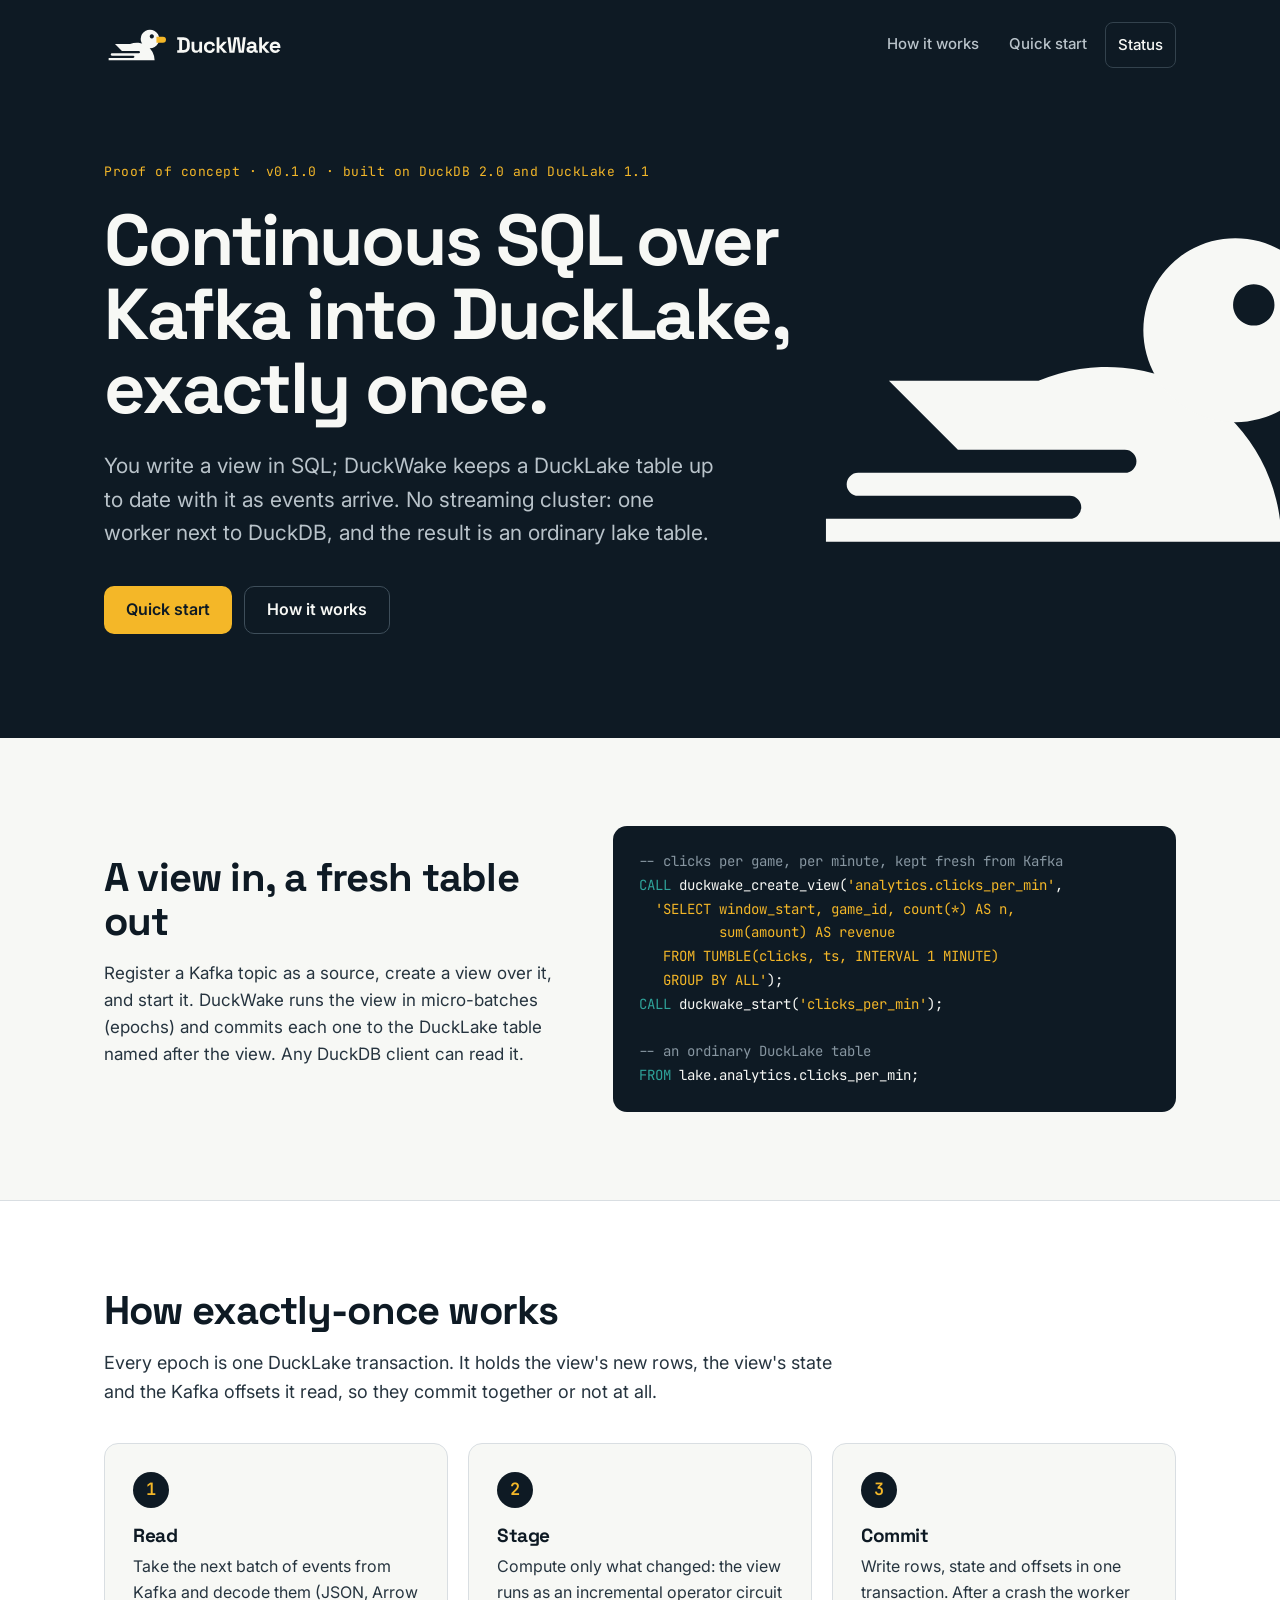
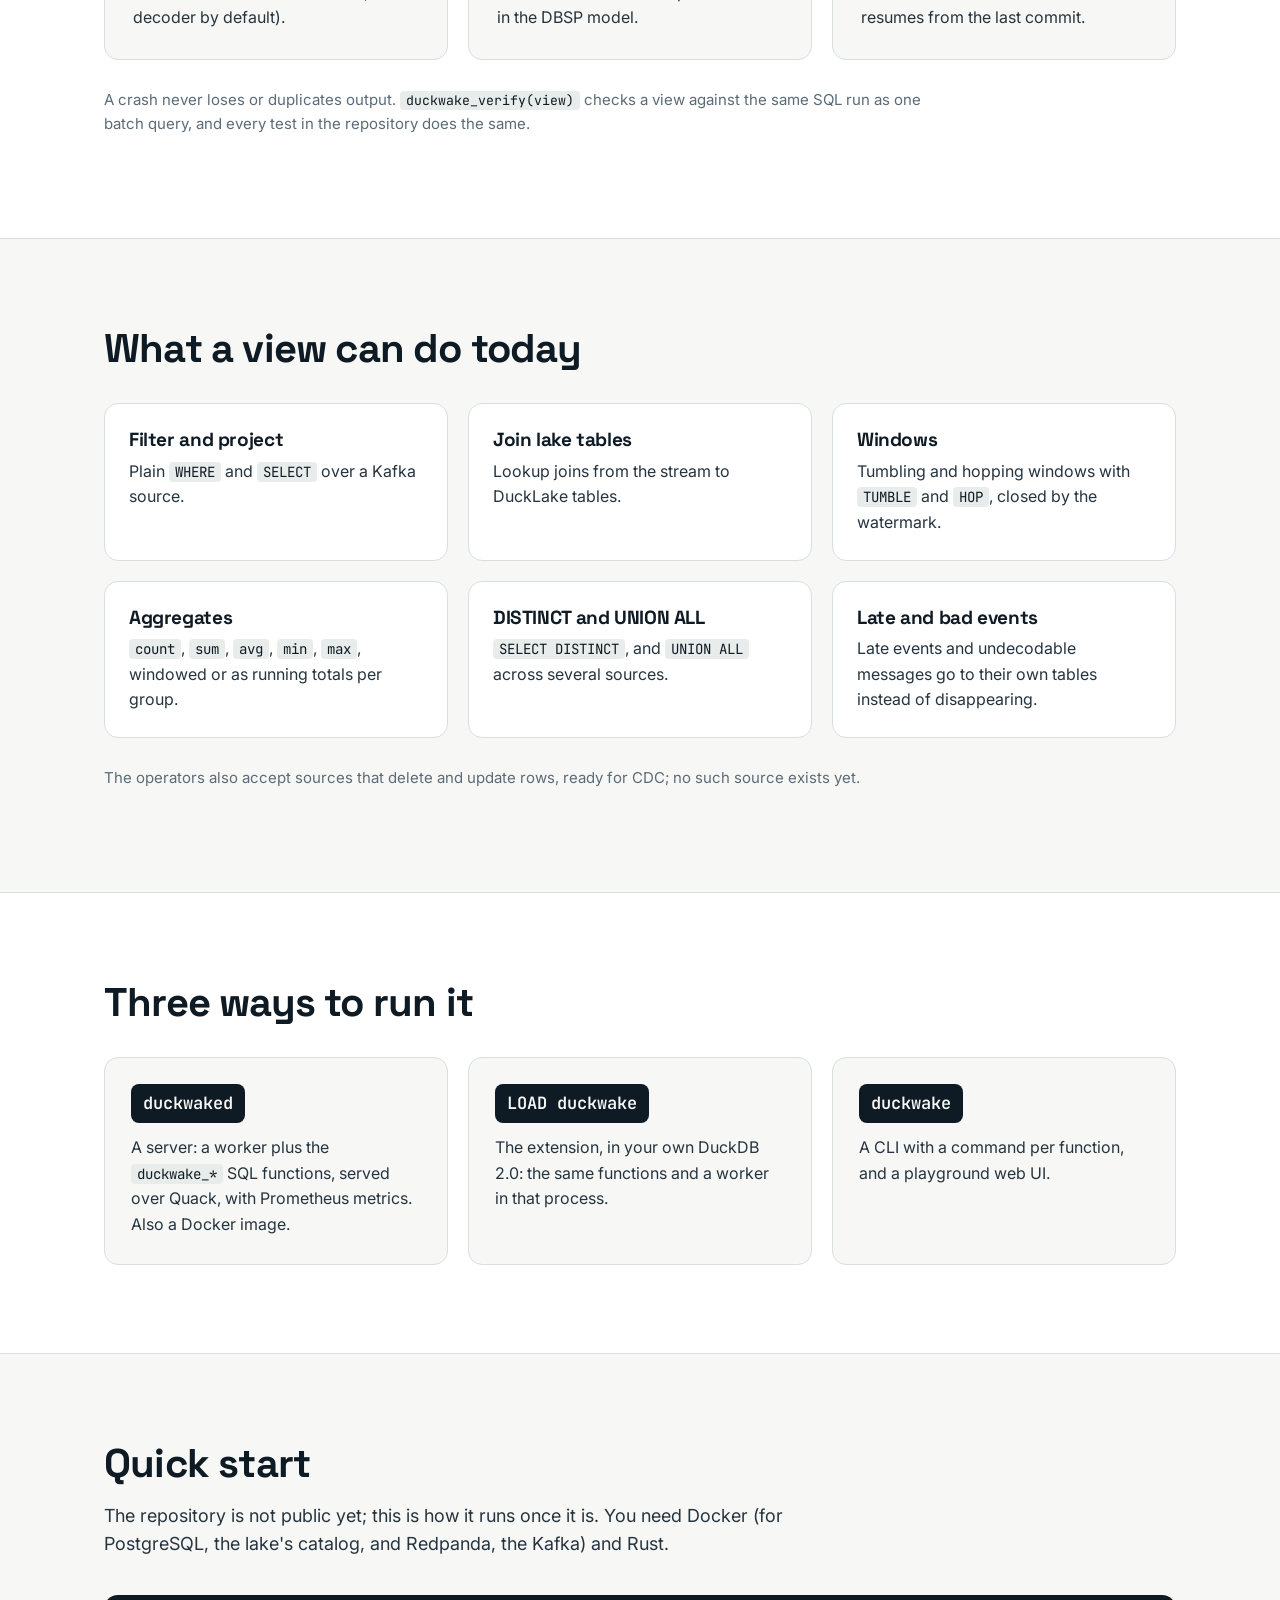
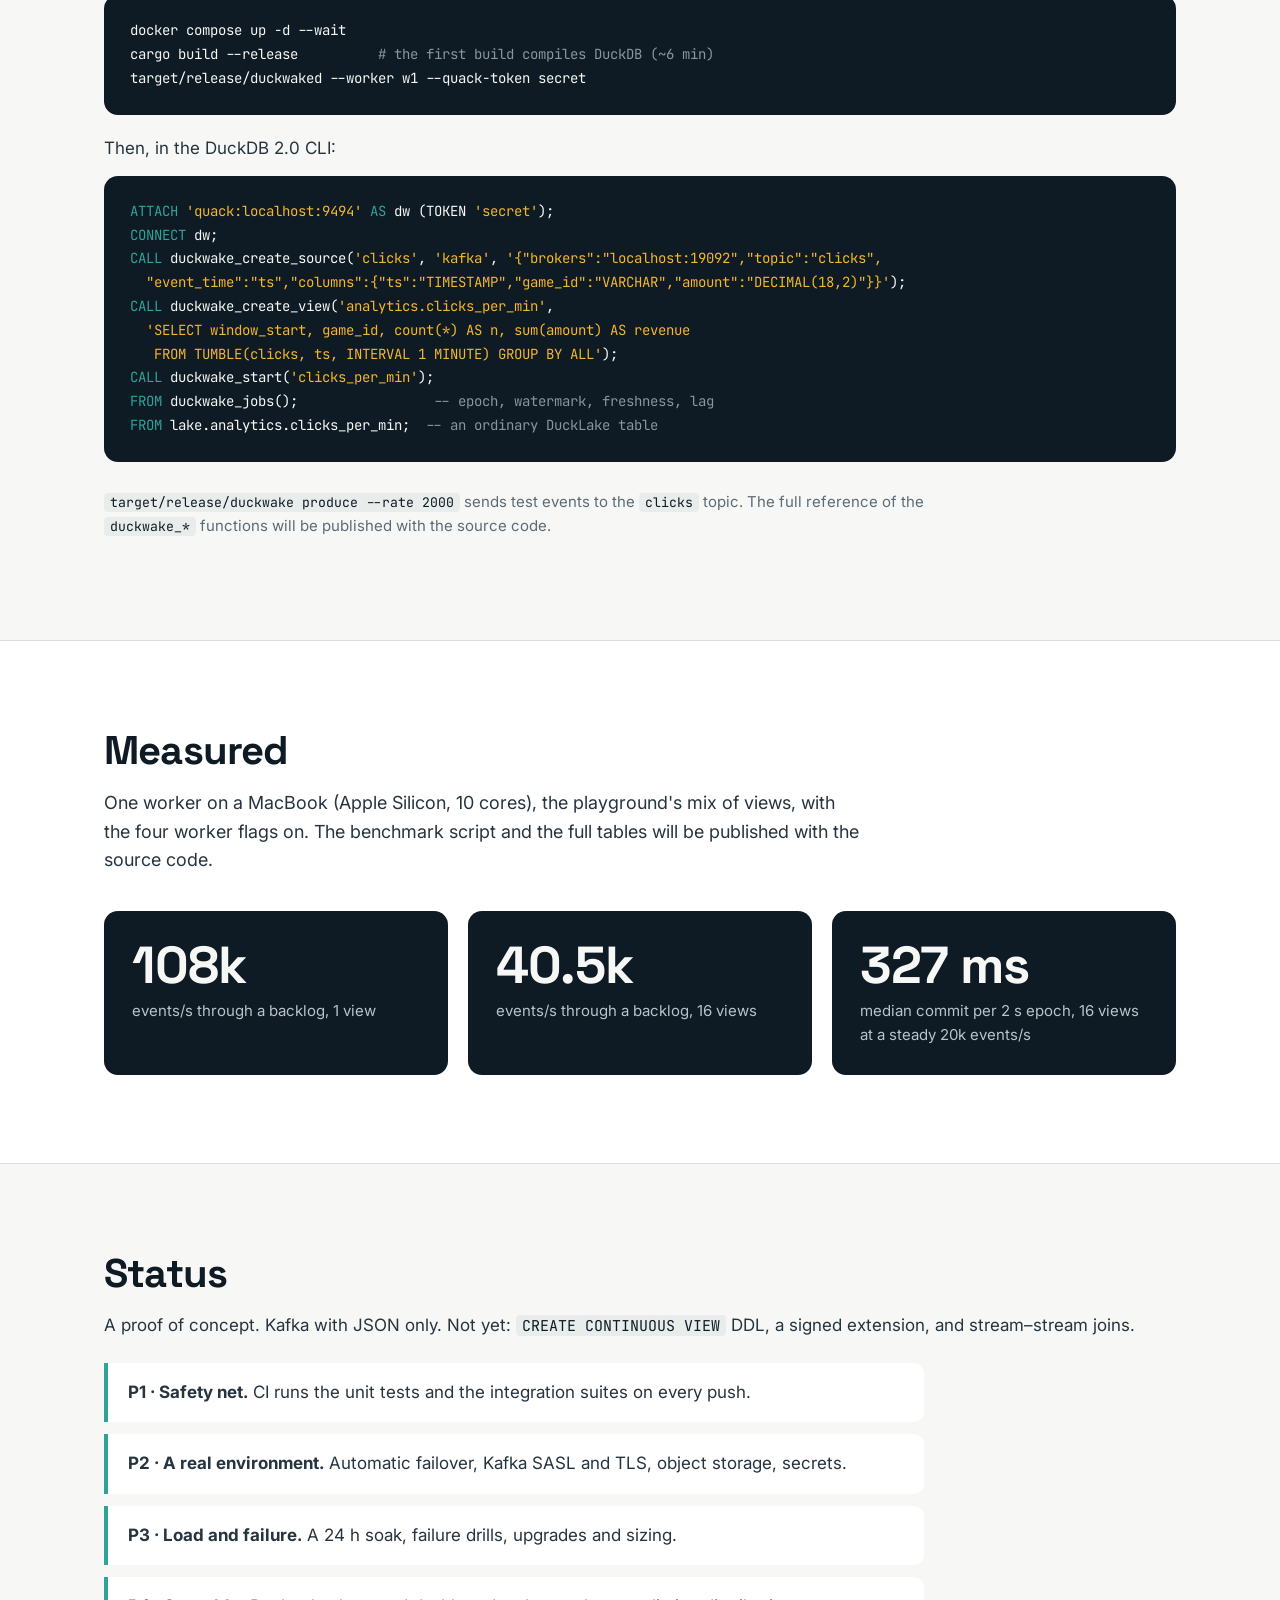
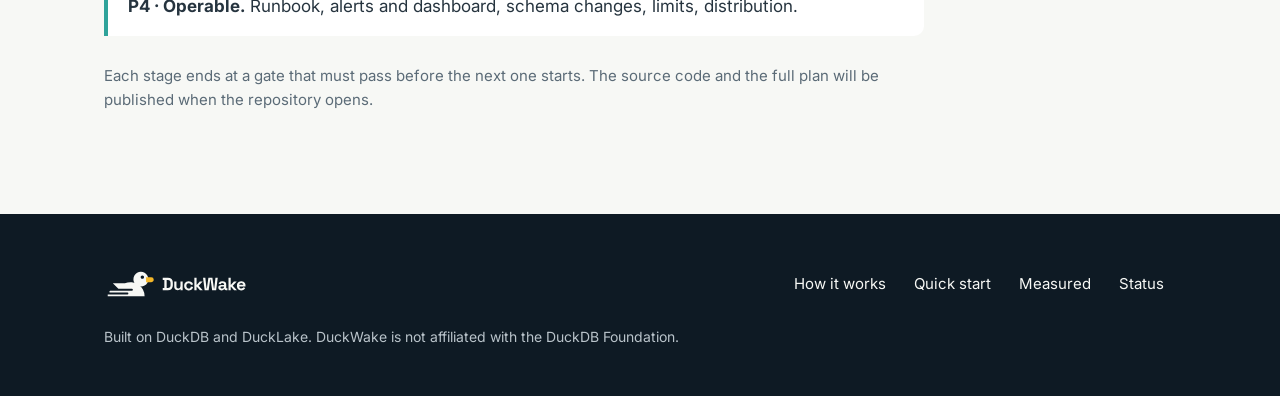
==== site/index.html @ ff4a74ba "Landing page for GitHub Pages A static page in site/ (HTML and CSS, no build step) with the DuckWake" ====
<!doctype html>
<html lang="en">
<head>
  <meta charset="utf-8">
  <meta name="viewport" content="width=device-width, initial-scale=1">
  <title>DuckWake: continuous SQL over Kafka into DuckLake, exactly once</title>
  <meta name="description" content="Write a view in SQL; DuckWake keeps a DuckLake table up to date with it as events arrive from Kafka. Each epoch commits rows, state and offsets in one transaction, so a crash never loses or duplicates output.">
  <meta property="og:title" content="DuckWake">
  <meta property="og:description" content="Continuous SQL over Kafka into DuckLake, exactly once.">
  <meta property="og:type" content="website">
  <meta property="og:url" content="https://harrydevforlife.github.io/duckwake/">
  <meta property="og:image" content="https://harrydevforlife.github.io/duckwake/assets/og.png">
  <meta name="twitter:card" content="summary_large_image">
  <link rel="icon" href="assets/favicon.ico" sizes="48x48">
  <link rel="icon" href="assets/favicon.svg" type="image/svg+xml">
  <link rel="apple-touch-icon" href="assets/apple-touch-icon.png">
  <link rel="manifest" href="site.webmanifest">
  <meta name="theme-color" content="#0E1A24">
  <link rel="preconnect" href="https://fonts.googleapis.com">
  <link rel="preconnect" href="https://fonts.gstatic.com" crossorigin>
  <link href="https://fonts.googleapis.com/css2?family=Inter:wght@400;500;600&family=JetBrains+Mono:wght@400;600&family=Space+Grotesk:wght@500;700&display=swap" rel="stylesheet">
  <link rel="stylesheet" href="style.css">
</head>
<body>
  <header class="hero">
    <nav class="nav wrap" aria-label="Main">
      <a class="brand" href="./"><img src="assets/duckwake-horizontal-reversed.svg" alt="DuckWake" width="180" height="40"></a>
      <div class="nav-links">
        <a href="#how">How it works</a>
        <a href="#quick-start">Quick start</a>
        <a class="nav-gh" href="#status">Status</a>
      </div>
    </nav>
    <img class="hero-duck" src="assets/duckwake-symbol-reversed.svg" alt="" aria-hidden="true">
    <div class="wrap hero-body">
      <p class="eyebrow">Proof of concept · v0.1.0 · built on DuckDB 2.0 and DuckLake 1.1</p>
      <h1>Continuous SQL over Kafka into DuckLake, exactly once.</h1>
      <p class="lede">You write a view in SQL; DuckWake keeps a DuckLake table up to date with it as events arrive. No streaming cluster: one worker next to DuckDB, and the result is an ordinary lake table.</p>
      <div class="actions">
        <a class="btn btn-primary" href="#quick-start">Quick start</a>
        <a class="btn btn-ghost" href="#how">How it works</a>
      </div>
    </div>
  </header>

  <main>
    <section class="wrap section intro">
      <div class="intro-text">
        <h2>A view in, a fresh table out</h2>
        <p>Register a Kafka topic as a source, create a view over it, and start it. DuckWake runs the view in micro-batches (epochs) and commits each one to the DuckLake table named after the view. Any DuckDB client can read it.</p>
      </div>
<pre class="code" aria-label="Example: a view that counts clicks per minute"><code><span class="c">-- clicks per game, per minute, kept fresh from Kafka</span>
<span class="k">CALL</span> duckwake_create_view(<span class="s">'analytics.clicks_per_min'</span>,
  <span class="s">'SELECT window_start, game_id, count(*) AS n,
          sum(amount) AS revenue
   FROM TUMBLE(clicks, ts, INTERVAL 1 MINUTE)
   GROUP BY ALL'</span>);
<span class="k">CALL</span> duckwake_start(<span class="s">'clicks_per_min'</span>);

<span class="c">-- an ordinary DuckLake table</span>
<span class="k">FROM</span> lake.analytics.clicks_per_min;</code></pre>
    </section>

    <section class="section band" id="how">
      <div class="wrap">
        <h2>How exactly-once works</h2>
        <p class="section-lede">Every epoch is one DuckLake transaction. It holds the view's new rows, the view's state and the Kafka offsets it read, so they commit together or not at all.</p>
        <ol class="flow">
          <li><span class="flow-n">1</span><h3>Read</h3><p>Take the next batch of events from Kafka and decode them (JSON, Arrow decoder by default).</p></li>
          <li><span class="flow-n">2</span><h3>Stage</h3><p>Compute only what changed: the view runs as an incremental operator circuit in the DBSP model.</p></li>
          <li><span class="flow-n">3</span><h3>Commit</h3><p>Write rows, state and offsets in one transaction. After a crash the worker resumes from the last commit.</p></li>
        </ol>
        <p class="note">A crash never loses or duplicates output. <code>duckwake_verify(view)</code> checks a view against the same SQL run as one batch query, and every test in the repository does the same.</p>
      </div>
    </section>

    <section class="wrap section">
      <h2>What a view can do today</h2>
      <ul class="features">
        <li><h3>Filter and project</h3><p>Plain <code>WHERE</code> and <code>SELECT</code> over a Kafka source.</p></li>
        <li><h3>Join lake tables</h3><p>Lookup joins from the stream to DuckLake tables.</p></li>
        <li><h3>Windows</h3><p>Tumbling and hopping windows with <code>TUMBLE</code> and <code>HOP</code>, closed by the watermark.</p></li>
        <li><h3>Aggregates</h3><p><code>count</code>, <code>sum</code>, <code>avg</code>, <code>min</code>, <code>max</code>, windowed or as running totals per group.</p></li>
        <li><h3>DISTINCT and UNION ALL</h3><p><code>SELECT DISTINCT</code>, and <code>UNION ALL</code> across several sources.</p></li>
        <li><h3>Late and bad events</h3><p>Late events and undecodable messages go to their own tables instead of disappearing.</p></li>
      </ul>
      <p class="note">The operators also accept sources that delete and update rows, ready for CDC; no such source exists yet.</p>
    </section>

    <section class="section band" id="run">
      <div class="wrap">
        <h2>Three ways to run it</h2>
        <div class="ways">
          <div class="way"><code>duckwaked</code><span>A server: a worker plus the <code>duckwake_*</code> SQL functions, served over Quack, with Prometheus metrics. Also a Docker image.</span></div>
          <div class="way"><code>LOAD duckwake</code><span>The extension, in your own DuckDB 2.0: the same functions and a worker in that process.</span></div>
          <div class="way"><code>duckwake</code><span>A CLI with a command per function, and a playground web UI.</span></div>
        </div>
      </div>
    </section>

    <section class="wrap section" id="quick-start">
      <h2>Quick start</h2>
      <p class="section-lede">The repository is not public yet; this is how it runs once it is. You need Docker (for PostgreSQL, the lake's catalog, and Redpanda, the Kafka) and Rust.</p>
<pre class="code"><code>docker compose up -d --wait
cargo build --release          <span class="c"># the first build compiles DuckDB (~6 min)</span>
target/release/duckwaked --worker w1 --quack-token secret</code></pre>
      <p>Then, in the DuckDB 2.0 CLI:</p>
<pre class="code"><code><span class="k">ATTACH</span> <span class="s">'quack:localhost:9494'</span> <span class="k">AS</span> dw (TOKEN <span class="s">'secret'</span>);
<span class="k">CONNECT</span> dw;
<span class="k">CALL</span> duckwake_create_source(<span class="s">'clicks'</span>, <span class="s">'kafka'</span>, <span class="s">'{"brokers":"localhost:19092","topic":"clicks",
  "event_time":"ts","columns":{"ts":"TIMESTAMP","game_id":"VARCHAR","amount":"DECIMAL(18,2)"}}'</span>);
<span class="k">CALL</span> duckwake_create_view(<span class="s">'analytics.clicks_per_min'</span>,
  <span class="s">'SELECT window_start, game_id, count(*) AS n, sum(amount) AS revenue
   FROM TUMBLE(clicks, ts, INTERVAL 1 MINUTE) GROUP BY ALL'</span>);
<span class="k">CALL</span> duckwake_start(<span class="s">'clicks_per_min'</span>);
<span class="k">FROM</span> duckwake_jobs();                 <span class="c">-- epoch, watermark, freshness, lag</span>
<span class="k">FROM</span> lake.analytics.clicks_per_min;  <span class="c">-- an ordinary DuckLake table</span></code></pre>
      <p class="note"><code>target/release/duckwake produce --rate 2000</code> sends test events to the <code>clicks</code> topic. The full reference of the <code>duckwake_*</code> functions will be published with the source code.</p>
    </section>

    <section class="section band" id="numbers">
      <div class="wrap">
        <h2>Measured</h2>
        <p class="section-lede">One worker on a MacBook (Apple Silicon, 10 cores), the playground's mix of views, with the four worker flags on. The benchmark script and the full tables will be published with the source code.</p>
        <div class="stats">
          <div class="stat"><span class="stat-n">108k</span><span class="stat-l">events/s through a backlog, 1 view</span></div>
          <div class="stat"><span class="stat-n">40.5k</span><span class="stat-l">events/s through a backlog, 16 views</span></div>
          <div class="stat"><span class="stat-n">327 ms</span><span class="stat-l">median commit per 2 s epoch, 16 views at a steady 20k events/s</span></div>
        </div>
      </div>
    </section>

    <section class="wrap section" id="status">
      <h2>Status</h2>
      <p>A proof of concept. Kafka with JSON only. Not yet: <code>CREATE CONTINUOUS VIEW</code> DDL, a signed extension, and stream–stream joins.</p>
      <ol class="roadmap">
        <li><strong>P1 · Safety net.</strong> CI runs the unit tests and the integration suites on every push.</li>
        <li><strong>P2 · A real environment.</strong> Automatic failover, Kafka SASL and TLS, object storage, secrets.</li>
        <li><strong>P3 · Load and failure.</strong> A 24 h soak, failure drills, upgrades and sizing.</li>
        <li><strong>P4 · Operable.</strong> Runbook, alerts and dashboard, schema changes, limits, distribution.</li>
      </ol>
      <p class="note">Each stage ends at a gate that must pass before the next one starts. The source code and the full plan will be published when the repository opens.</p>
    </section>
  </main>

  <footer class="footer">
    <div class="wrap footer-inner">
      <img src="assets/duckwake-horizontal-reversed.svg" alt="DuckWake" width="144" height="32">
      <nav class="footer-links" aria-label="Footer">
        <a href="#how">How it works</a>
        <a href="#quick-start">Quick start</a>
        <a href="#numbers">Measured</a>
        <a href="#status">Status</a>
      </nav>
      <p class="footer-note">Built on DuckDB and DuckLake. DuckWake is not affiliated with the DuckDB Foundation.</p>
    </div>
  </footer>
</body>
</html>
---- site/style.css ----
:root {
  --ink: #0E1A24;
  --paper: #F7F8F5;
  --white: #FFFFFF;
  --amber: #F4B728;
  --lake: #1D5A7A;
  --wake: #2FA39A;
  --wake-deep: #1E7A73;
  --mist: #5B6B77;
  --fog: #B9C3CA;
  --line: #D9DEE2;
  --text: #26343F;
  --display: 'Space Grotesk', system-ui, sans-serif;
  --body: 'Inter', system-ui, -apple-system, sans-serif;
  --mono: 'JetBrains Mono', ui-monospace, SFMono-Regular, Menlo, monospace;
}

* { box-sizing: border-box; }
html { scroll-behavior: smooth; }
body {
  margin: 0;
  overflow-x: hidden;
  background: var(--paper);
  color: var(--text);
  font-family: var(--body);
  font-size: 17px;
  line-height: 1.6;
  -webkit-font-smoothing: antialiased;
}
a { color: var(--lake); }
a:hover { color: var(--ink); }
code { font-family: var(--mono); font-size: 0.88em; background: #E8ECEA; padding: 1px 6px; border-radius: 4px; color: var(--ink); }
h1, h2, h3 { font-family: var(--display); color: var(--ink); margin: 0; letter-spacing: -0.02em; }
h2 { font-size: clamp(28px, 4vw, 40px); line-height: 1.1; margin-bottom: 16px; }
h3 { font-size: 19px; line-height: 1.3; margin-bottom: 6px; }
p { margin: 0 0 14px; }
.wrap { width: 100%; max-width: 1120px; margin: 0 auto; padding: 0 24px; }
.section { padding: 88px 24px; }
.wrap.section { padding-left: 24px; padding-right: 24px; }
.section-lede { max-width: 760px; font-size: 18px; color: var(--text); margin-bottom: 36px; }
.note { font-size: 15px; color: var(--mist); max-width: 820px; margin-top: 28px; }

/* hero */
.hero { position: relative; overflow: hidden; background: var(--ink); color: var(--paper); padding-bottom: 104px; }
.nav { display: flex; align-items: center; justify-content: space-between; gap: 24px; padding-top: 22px; padding-bottom: 22px; position: relative; z-index: 2; flex-wrap: wrap; }
.brand { display: inline-flex; min-height: 44px; align-items: center; }
.brand img { display: block; height: 40px; width: auto; }
.nav-links { display: flex; gap: 6px; flex-wrap: wrap; }
.nav-links a { color: var(--fog); text-decoration: none; font-weight: 500; font-size: 15px; padding: 10px 12px; border-radius: 8px; }
.nav-links a:hover { color: var(--paper); background: rgba(247, 248, 245, 0.08); }
.nav-links .nav-gh { color: var(--paper); border: 1px solid #33424D; }
.hero-duck { position: absolute; right: -150px; top: 70px; width: 640px; height: 640px; z-index: 0; opacity: 1; pointer-events: none; }
.hero-body { position: relative; z-index: 1; padding-top: 72px; }
.eyebrow { font-family: var(--mono); font-size: 13px; letter-spacing: 0.04em; color: var(--amber); margin-bottom: 20px; }
.hero h1 { color: var(--paper); font-size: clamp(40px, 6.4vw, 72px); line-height: 1.03; max-width: 760px; letter-spacing: -0.03em; }
.lede { font-size: clamp(18px, 2vw, 21px); color: var(--fog); max-width: 620px; margin: 24px 0 36px; }
.actions { display: flex; gap: 12px; flex-wrap: wrap; }
.btn { display: inline-flex; align-items: center; min-height: 48px; padding: 0 22px; border-radius: 10px; font-weight: 600; text-decoration: none; font-size: 16px; }
.btn-primary { background: var(--amber); color: var(--ink); }
.btn-primary:hover { background: #FFC94A; color: var(--ink); }
.btn-ghost { color: var(--paper); border: 1px solid #3E4E5A; }
.btn-ghost:hover { color: var(--paper); background: rgba(247, 248, 245, 0.08); }

/* intro */
.intro { display: grid; grid-template-columns: minmax(0, 0.9fr) minmax(0, 1.1fr); gap: 48px; align-items: center; }
.code {
  margin: 0; background: var(--ink); color: var(--paper); border-radius: 14px; padding: 24px 26px;
  font-family: var(--mono); font-size: 14px; line-height: 1.7; overflow-x: auto;
}
.code code { background: none; padding: 0; color: inherit; font-size: inherit; }
.code .k { color: var(--wake); }
.code .s { color: var(--amber); }
.code .c { color: #8796A1; }
#quick-start .code { margin: 8px 0 20px; }

/* bands */
.band { padding-left: 0; padding-right: 0; background: var(--white); border-top: 1px solid var(--line); border-bottom: 1px solid var(--line); }
.flow { list-style: none; margin: 0; padding: 0; display: grid; grid-template-columns: repeat(3, minmax(0, 1fr)); gap: 20px; counter-reset: none; }
.flow li { position: relative; padding: 28px; border: 1px solid var(--line); border-radius: 14px; background: var(--paper); }
.flow-n { display: inline-flex; align-items: center; justify-content: center; width: 36px; height: 36px; border-radius: 50%; background: var(--ink); color: var(--amber); font-family: var(--mono); font-weight: 600; margin-bottom: 16px; }
.flow p { margin: 0; font-size: 16px; }

/* features */
.features { list-style: none; margin: 32px 0 0; padding: 0; display: grid; grid-template-columns: repeat(3, minmax(0, 1fr)); gap: 20px; }
.features li { padding: 24px; border: 1px solid var(--line); border-radius: 14px; background: var(--white); }
.features p { margin: 0; font-size: 16px; }

/* ways */
.ways { display: grid; grid-template-columns: repeat(3, minmax(0, 1fr)); gap: 20px; margin-top: 32px; }
.way { display: flex; flex-direction: column; gap: 12px; padding: 26px; border: 1px solid var(--line); border-radius: 14px; background: var(--paper); color: var(--text); }
.way > code { align-self: flex-start; font-size: 17px; font-weight: 600; background: var(--ink); color: var(--paper); padding: 6px 12px; border-radius: 8px; }
.way > span { font-size: 16px; }

/* stats */
.stats { display: grid; grid-template-columns: repeat(3, minmax(0, 1fr)); gap: 20px; }
.stat { display: flex; flex-direction: column; gap: 8px; padding: 28px; border-radius: 14px; background: var(--ink); }
.stat-n { font-family: var(--display); font-weight: 700; font-size: clamp(36px, 5vw, 52px); line-height: 1; color: var(--paper); letter-spacing: -0.02em; }
.stat-l { color: var(--fog); font-size: 15px; }

/* roadmap */
.roadmap { margin: 24px 0 0; padding: 0; list-style: none; display: grid; gap: 12px; max-width: 820px; }
.roadmap li { padding: 16px 20px; border-left: 4px solid var(--wake); background: var(--white); border-radius: 0 10px 10px 0; }

/* footer */
.footer { background: var(--ink); color: var(--fog); padding: 48px 0; }
.footer-inner { display: flex; flex-wrap: wrap; align-items: center; justify-content: space-between; gap: 20px 32px; }
.footer-inner img { display: block; height: 32px; width: auto; }
.footer-links { display: flex; gap: 4px; flex-wrap: wrap; }
.footer-links a { color: var(--paper); text-decoration: none; padding: 10px 12px; border-radius: 8px; font-size: 15px; }
.footer-links a:hover { background: rgba(247, 248, 245, 0.08); color: var(--paper); }
.footer-note { width: 100%; margin: 0; font-size: 14px; }

/* responsive */
@media (max-width: 900px) {
  .intro { grid-template-columns: minmax(0, 1fr); gap: 28px; }
  .flow, .features, .ways, .stats { grid-template-columns: minmax(0, 1fr); }
  .hero-duck { width: 380px; height: 380px; right: -120px; top: auto; bottom: -40px; opacity: 0.18; }
  .section { padding: 64px 24px; }
  .band { padding-left: 0; padding-right: 0; }
}
@media (max-width: 560px) {
  body { font-size: 16px; }
  .hero-duck { display: none; }
  .nav-links a:not(.nav-gh) { display: none; }
  .hero { padding-bottom: 72px; }
  .hero-body { padding-top: 40px; }
  .code { font-size: 12.5px; padding: 18px; }
}
@media (prefers-reduced-motion: reduce) { html { scroll-behavior: auto; } }
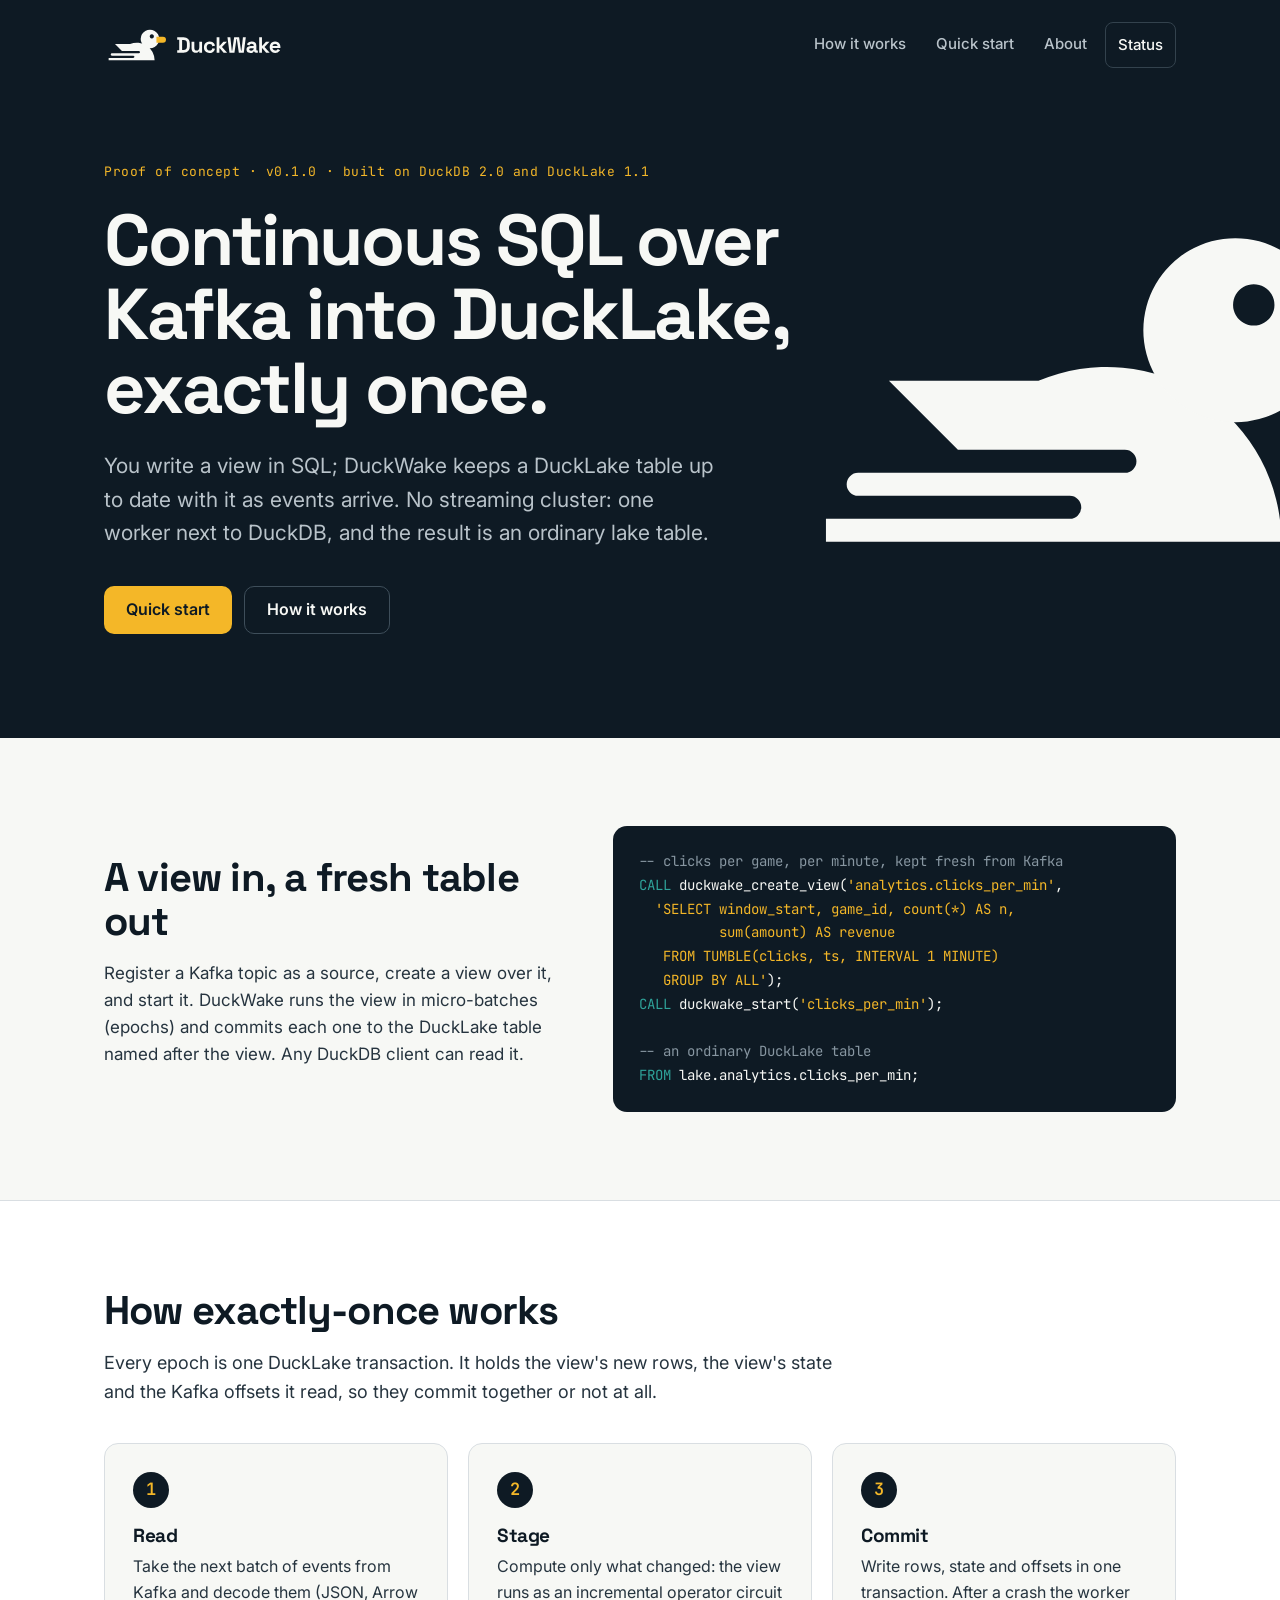
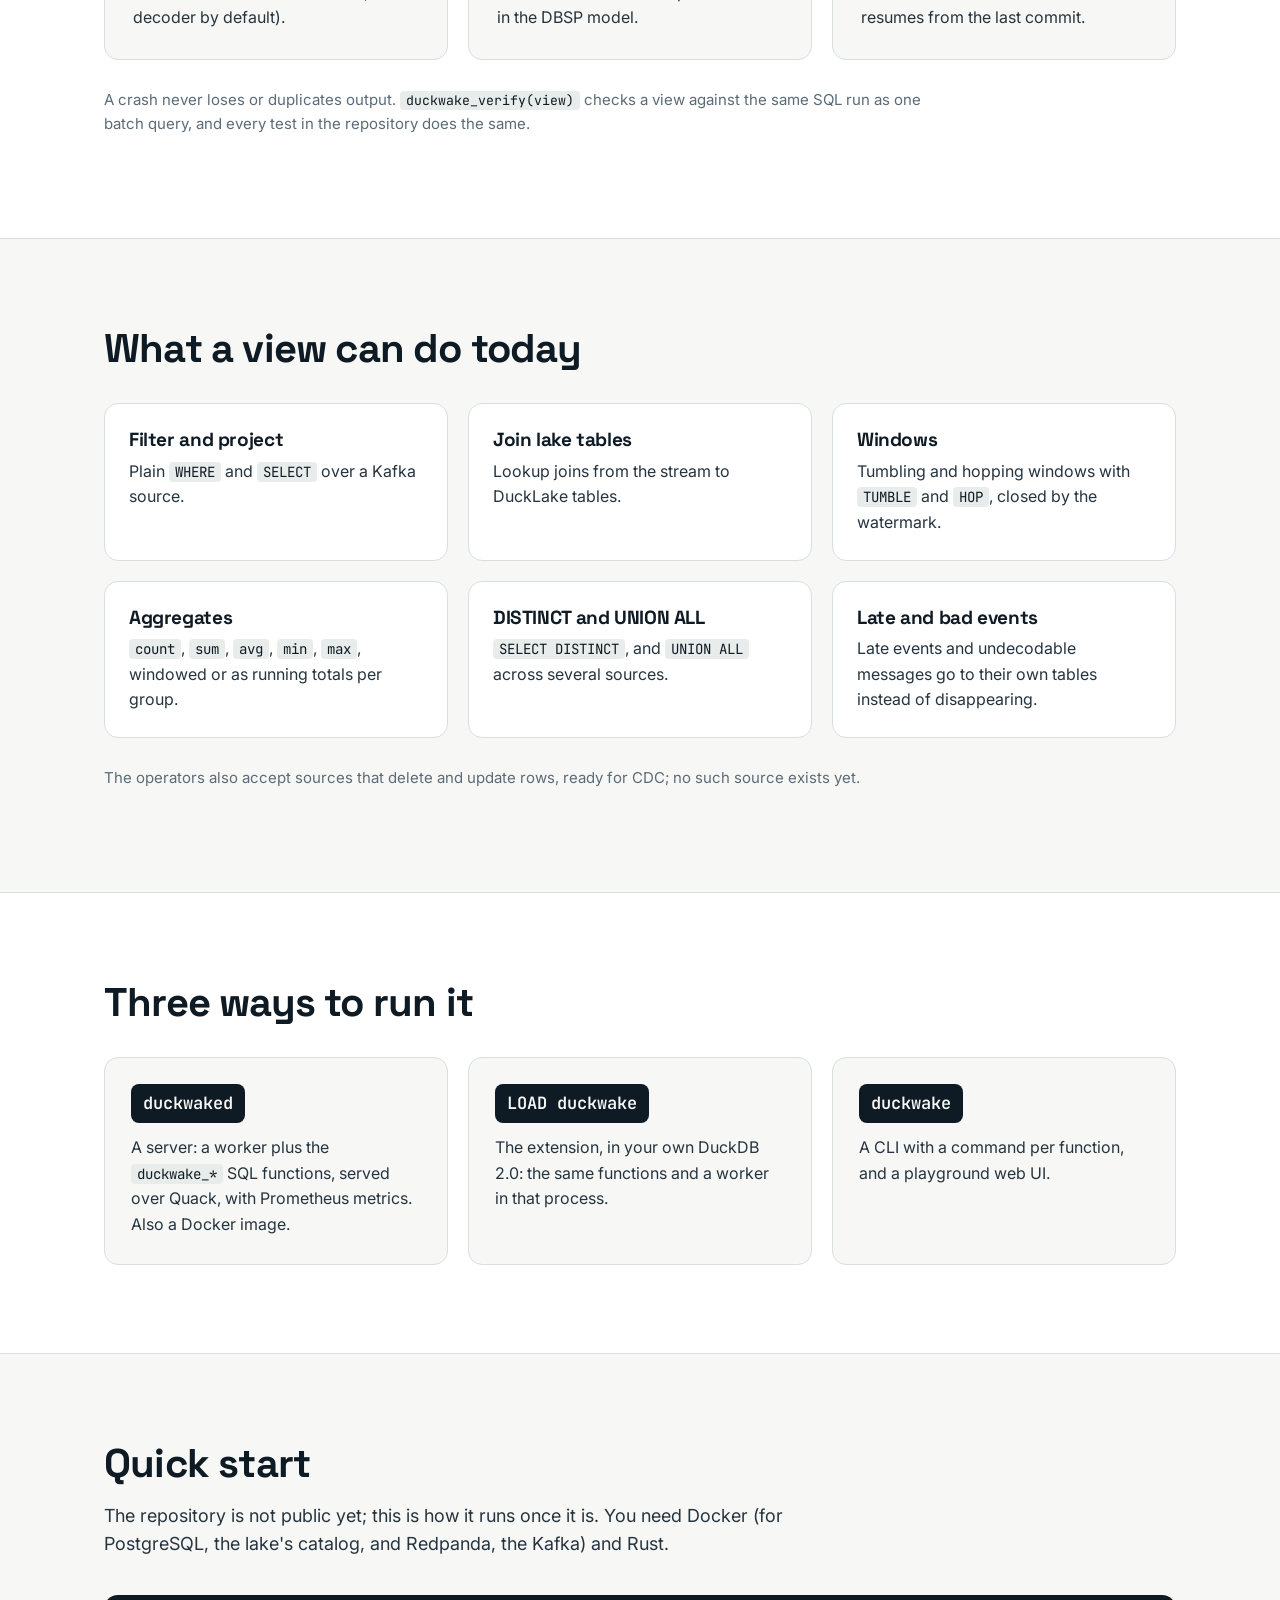
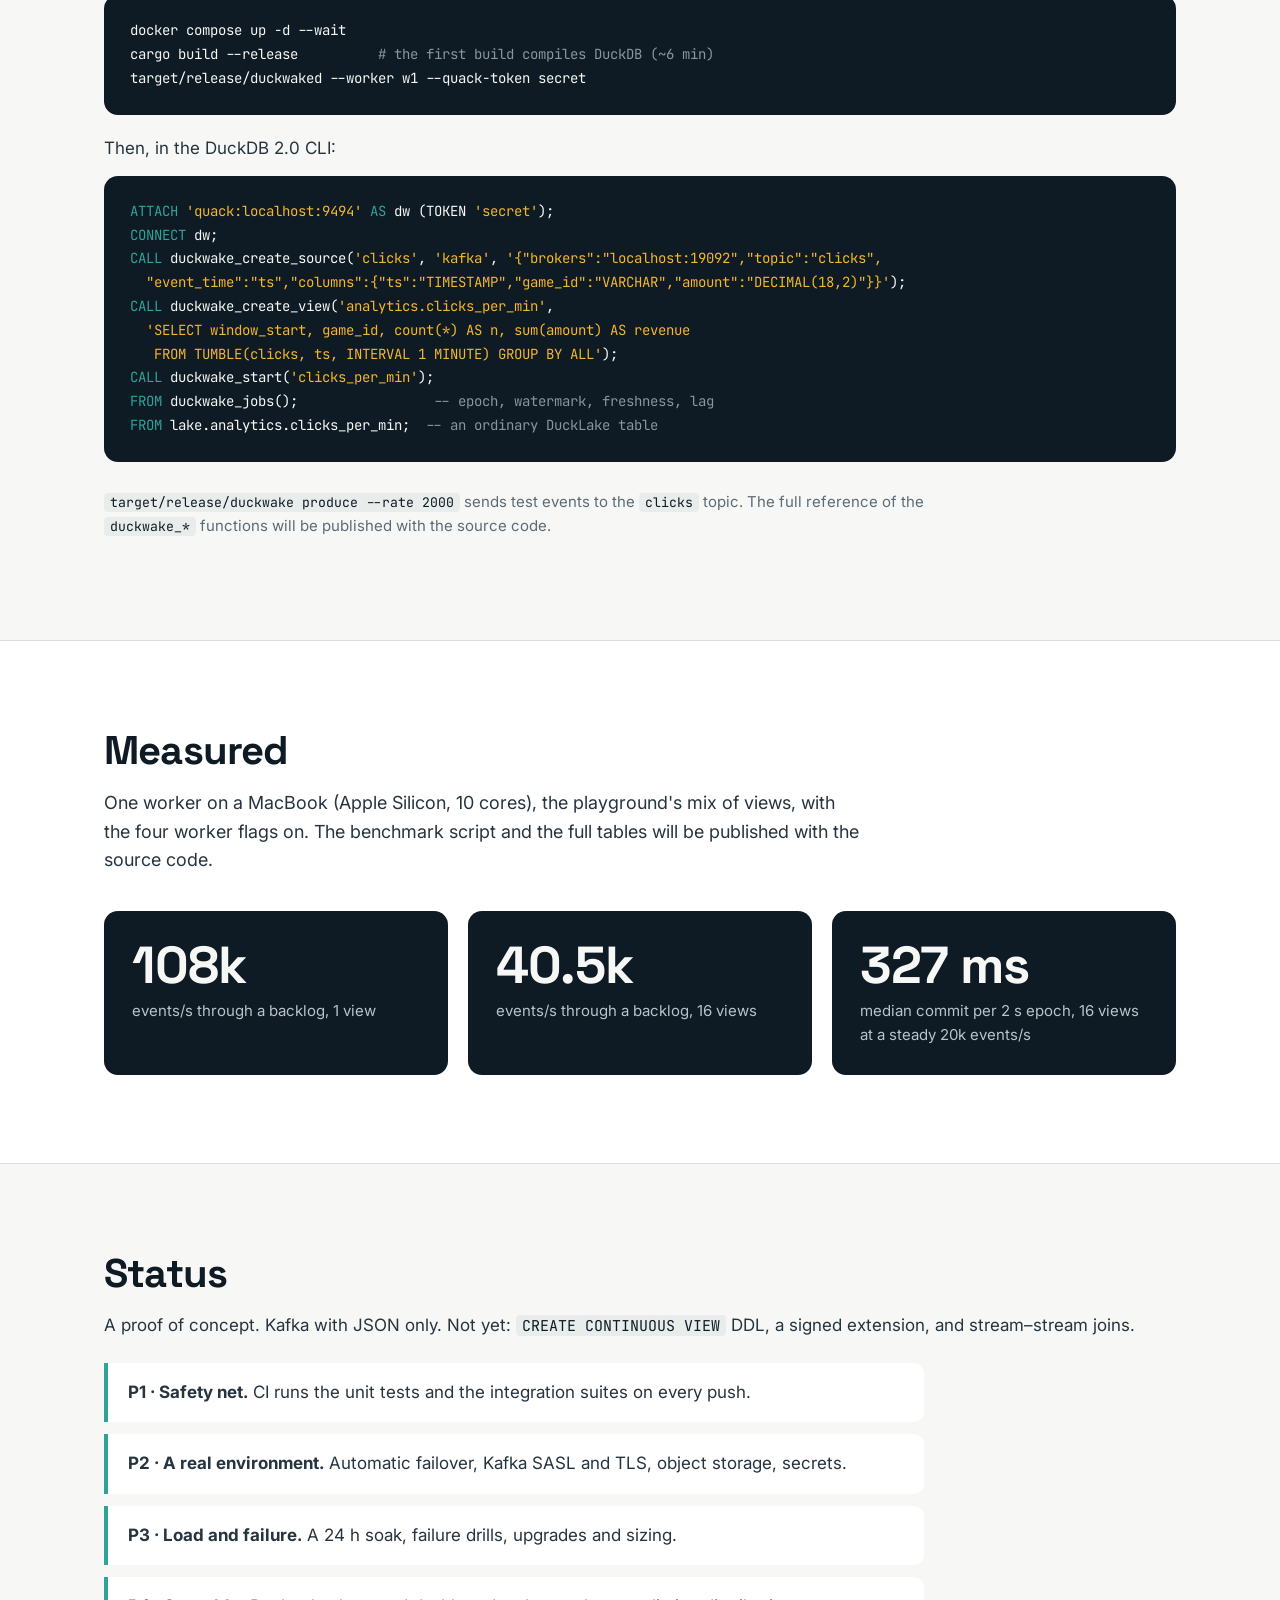
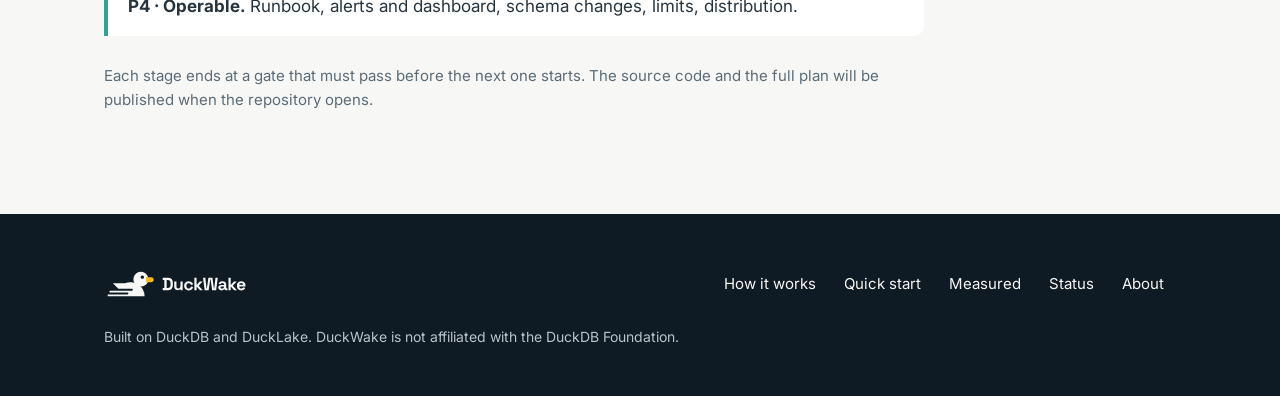
==== commit 2257ab43: "About page for the site site/about.html tells why DuckWake exists: fresh lake tables from Kafka shou" ====
--- a/site/index.html
+++ b/site/index.html
@@ -28,6 +28,7 @@
       <div class="nav-links">
         <a href="#how">How it works</a>
         <a href="#quick-start">Quick start</a>
+        <a href="about.html">About</a>
         <a class="nav-gh" href="#status">Status</a>
       </div>
     </nav>
@@ -151,6 +152,7 @@
         <a href="#quick-start">Quick start</a>
         <a href="#numbers">Measured</a>
         <a href="#status">Status</a>
+        <a href="about.html">About</a>
       </nav>
       <p class="footer-note">Built on DuckDB and DuckLake. DuckWake is not affiliated with the DuckDB Foundation.</p>
     </div>
--- a/site/style.css
+++ b/site/style.css
@@ -110,6 +110,23 @@
 .footer-links a:hover { background: rgba(247, 248, 245, 0.08); color: var(--paper); }
 .footer-note { width: 100%; margin: 0; font-size: 14px; }
 
+/* about page */
+.page-hero { padding-bottom: 72px; }
+.page-hero .hero-body { padding-top: 48px; }
+.nav-links a[aria-current="page"] { color: var(--paper); }
+.story { max-width: 760px; }
+.story p { font-size: 18px; line-height: 1.7; margin-bottom: 20px; }
+.story h2 { font-size: clamp(26px, 3.4vw, 32px); margin: 48px 0 16px; }
+.story .story-lead { font-size: 22px; line-height: 1.55; color: var(--ink); }
+.pull { margin: 36px 0; padding: 24px 28px; background: var(--ink); color: var(--paper); border-radius: 14px; font-family: var(--display); font-weight: 700; font-size: clamp(22px, 3vw, 28px); line-height: 1.25; letter-spacing: -0.01em; }
+.commitments { list-style: none; margin: 8px 0 0; padding: 0; display: grid; gap: 14px; }
+.commitments li { padding: 18px 22px; background: var(--white); border: 1px solid var(--line); border-left: 4px solid var(--amber); border-radius: 0 12px 12px 0; font-size: 17px; line-height: 1.6; }
+.commitments strong { color: var(--ink); }
+.story .story-end { font-size: 15px; color: var(--mist); margin-top: 36px; }
+.story-actions { margin-top: 28px; }
+.btn-outline { color: var(--ink); border: 1px solid var(--ink); }
+.btn-outline:hover { background: var(--ink); color: var(--paper); }
+
 /* responsive */
 @media (max-width: 900px) {
   .intro { grid-template-columns: minmax(0, 1fr); gap: 28px; }
